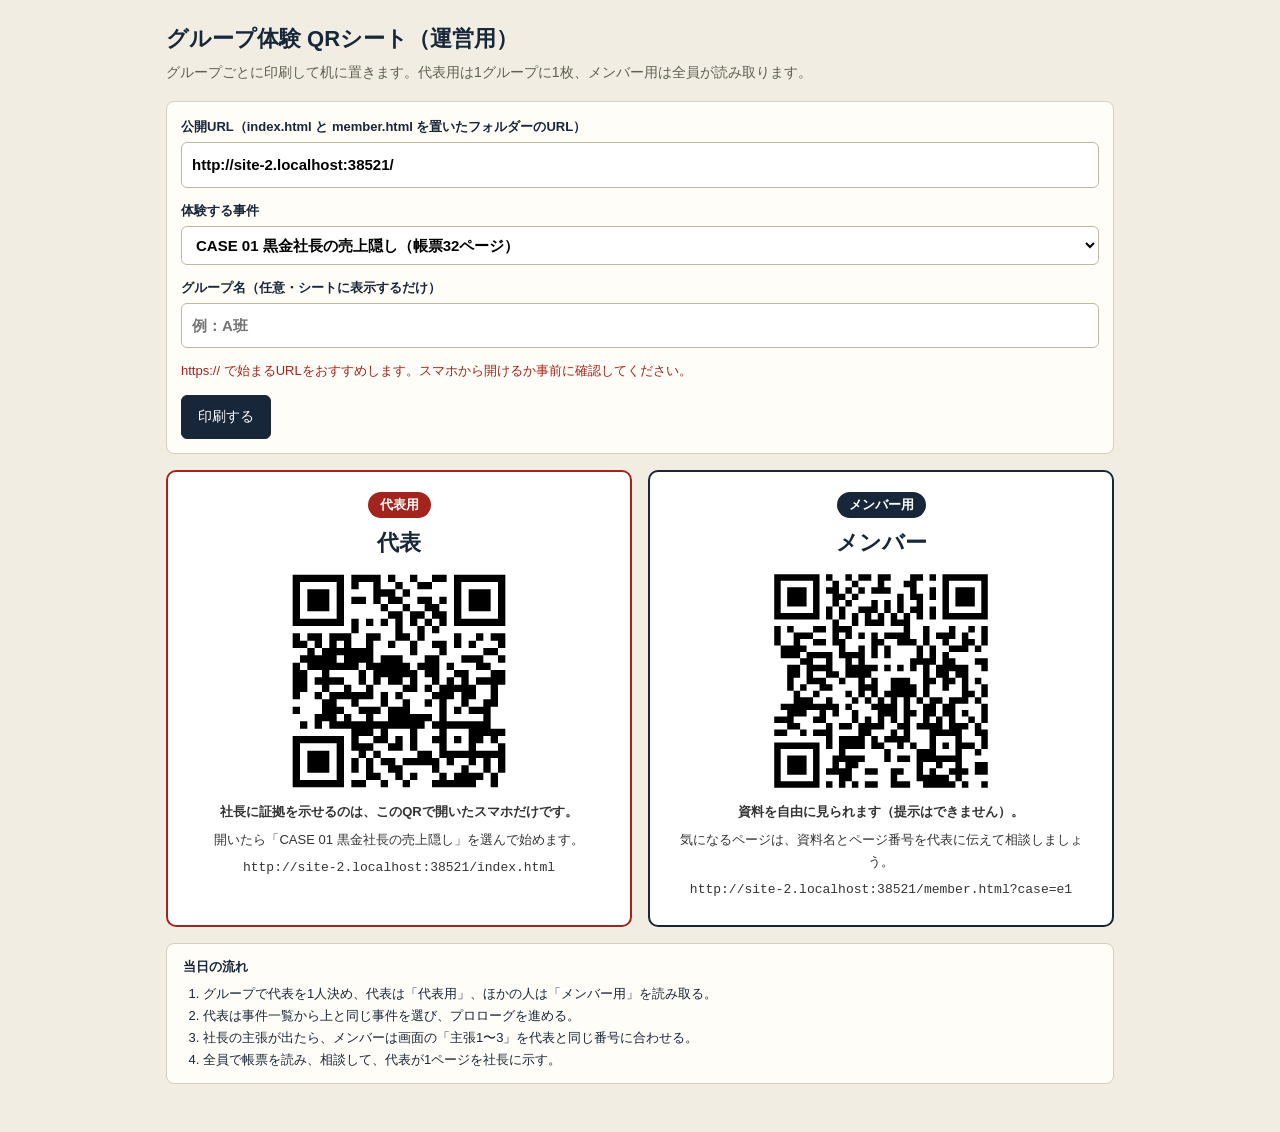
==== group.html @ e0185f7b "TRACE 説明会グループ体験版を公開 Co-Authored-By: Claude Opus 5.5 <noreply@anthropic.com> Claude-Session: https://" ====
<!doctype html><html lang="ja"><head><meta charset="utf-8"><meta name="viewport" content="width=device-width,initial-scale=1"><meta name="robots" content="noindex"><title>TRACE｜運営用 QRシート</title>
<style>
:root{--ink:#172638;--muted:#5d604f;--line:#d6cfbd;--paper:#fffdf7;--bg:#f1ede2;--red:#a3241c}
*{box-sizing:border-box}body{margin:0;background:var(--bg);color:var(--ink);font-family:"Hiragino Sans","Noto Sans JP","Yu Gothic",sans-serif;line-height:1.7}
main{max-width:980px;margin:0 auto;padding:20px 16px 48px}h1{font-size:22px;margin:0 0 4px}.lead{color:var(--muted);font-size:14px;margin:0 0 16px}
.setup{background:var(--paper);border:1px solid var(--line);border-radius:8px;padding:14px;display:grid;gap:12px;margin-bottom:16px}
label{display:grid;gap:4px;font-size:13px;font-weight:700}input,select{font:inherit;font-size:15px;padding:9px 10px;border:1px solid #bfb7a2;border-radius:6px;background:#fff;width:100%}
.warn{color:var(--red);font-size:13px;margin:0}.warn:empty{display:none}
.actions{display:flex;gap:8px;flex-wrap:wrap}button{font:inherit;font-size:14px;min-height:44px;padding:8px 16px;border-radius:6px;border:1px solid var(--ink);background:var(--ink);color:#fff;cursor:pointer}
.sheet{display:grid;grid-template-columns:1fr 1fr;gap:16px}.card{background:#fff;border:2px solid var(--ink);border-radius:10px;padding:18px;text-align:center;break-inside:avoid}
.card.leader{border-color:var(--red)}.card h2{margin:0;font-size:22px}.card .role{display:inline-block;font-size:13px;font-weight:700;color:#fff;background:var(--ink);border-radius:999px;padding:2px 12px;margin-bottom:6px}.card.leader .role{background:var(--red)}
.card p{font-size:13px;margin:6px 0;color:#333}.qr{width:220px;height:220px;margin:10px auto}.qr svg{width:100%;height:100%}.url{font-family:ui-monospace,Menlo,monospace;font-size:11px;word-break:break-all;color:var(--muted)}
.steps{background:var(--paper);border:1px solid var(--line);border-radius:8px;padding:12px 16px;margin-top:16px;font-size:13px}.steps ol{margin:4px 0 0;padding-left:20px}
@media(max-width:700px){.sheet{grid-template-columns:1fr}}
@media print{body{background:#fff}.setup,.no-print{display:none}main{padding:0}.card{border-width:2px}}
</style><script defer src="vendor/qrcode.js"></script></head><body><main>
<h1>グループ体験 QRシート（運営用）</h1><p class="lead">グループごとに印刷して机に置きます。代表用は1グループに1枚、メンバー用は全員が読み取ります。</p>
<section class="setup" aria-label="設定"><label>公開URL（index.html と member.html を置いたフォルダーのURL）<input id="base" placeholder="https://example.com/trace/" inputmode="url"></label>
<label>体験する事件<select id="case"><option value="e1">CASE 01 黒金社長の売上隠し（帳票32ページ）</option><option value="case02">CASE 02 銭守社長の外注費偽装（帳票14ページ）</option><option value="case03">CASE 03 豪田社長のニセ出張（帳票14ページ）</option></select></label>
<label>グループ名（任意・シートに表示するだけ）<input id="group" placeholder="例：A班"></label>
<p class="warn" id="warn"></p><div class="actions"><button id="print">印刷する</button></div></section>
<section class="sheet" aria-label="QRコード"><div class="card leader"><span class="role">代表用</span><h2 id="g1"></h2><div class="qr" id="qr-leader"></div><p><b>社長に証拠を示せるのは、このQRで開いたスマホだけです。</b></p><p id="leader-case"></p><p class="url" id="url-leader"></p></div>
<div class="card"><span class="role">メンバー用</span><h2 id="g2"></h2><div class="qr" id="qr-member"></div><p><b>資料を自由に見られます（提示はできません）。</b></p><p>気になるページは、資料名とページ番号を代表に伝えて相談しましょう。</p><p class="url" id="url-member"></p></div></section>
<section class="steps no-print"><b>当日の流れ</b><ol><li>グループで代表を1人決め、代表は「代表用」、ほかの人は「メンバー用」を読み取る。</li><li>代表は事件一覧から上と同じ事件を選び、プロローグを進める。</li><li>社長の主張が出たら、メンバーは画面の「主張1〜3」を代表と同じ番号に合わせる。</li><li>全員で帳票を読み、相談して、代表が1ページを社長に示す。</li></ol></section>
</main><script>
document.addEventListener('DOMContentLoaded',()=>{const $=s=>document.querySelector(s);const names={e1:'CASE 01 黒金社長の売上隠し',case02:'CASE 02 銭守社長の外注費偽装',case03:'CASE 03 豪田社長のニセ出張'};
const here=/^https?:$/.test(location.protocol)?location.href.replace(/[^/]*([?#].*)?$/,''):'';$('#base').value=here;
function qr(el,text){el.innerHTML='';if(typeof qrcode!=='function'){el.textContent='QRを作れませんでした';return}const q=qrcode(0,'M');q.addData(text);q.make();el.innerHTML=q.createSvgTag({cellSize:4,margin:2,scalable:true})}
function draw(){let base=$('#base').value.trim();if(base&&!base.endsWith('/'))base+='/';const c=$('#case').value,g=$('#group').value.trim();
$('#warn').textContent=window.TRACE_LINKS?'':!base?'公開URLを入力してください。参加者のスマホから開けるhttps://のURLが必要です。':(!/^https:\/\//.test(base)?'https:// で始まるURLをおすすめします。スマホから開けるか事前に確認してください。':'');
const L=window.TRACE_LINKS,leader=L?L.leader:base+'index.html',member=L?L.member+'#'+c:base+'member.html?case='+encodeURIComponent(c);$('#g1').textContent=g||'代表';$('#g2').textContent=g||'メンバー';$('#leader-case').textContent='開いたら「'+names[c]+'」を選んで始めます。';
$('#url-leader').textContent=leader;$('#url-member').textContent=member;qr($('#qr-leader'),leader);qr($('#qr-member'),member)}
['base','case','group'].forEach(id=>$('#'+id).addEventListener('input',draw));$('#print').onclick=()=>window.print();draw()});
</script></body></html>
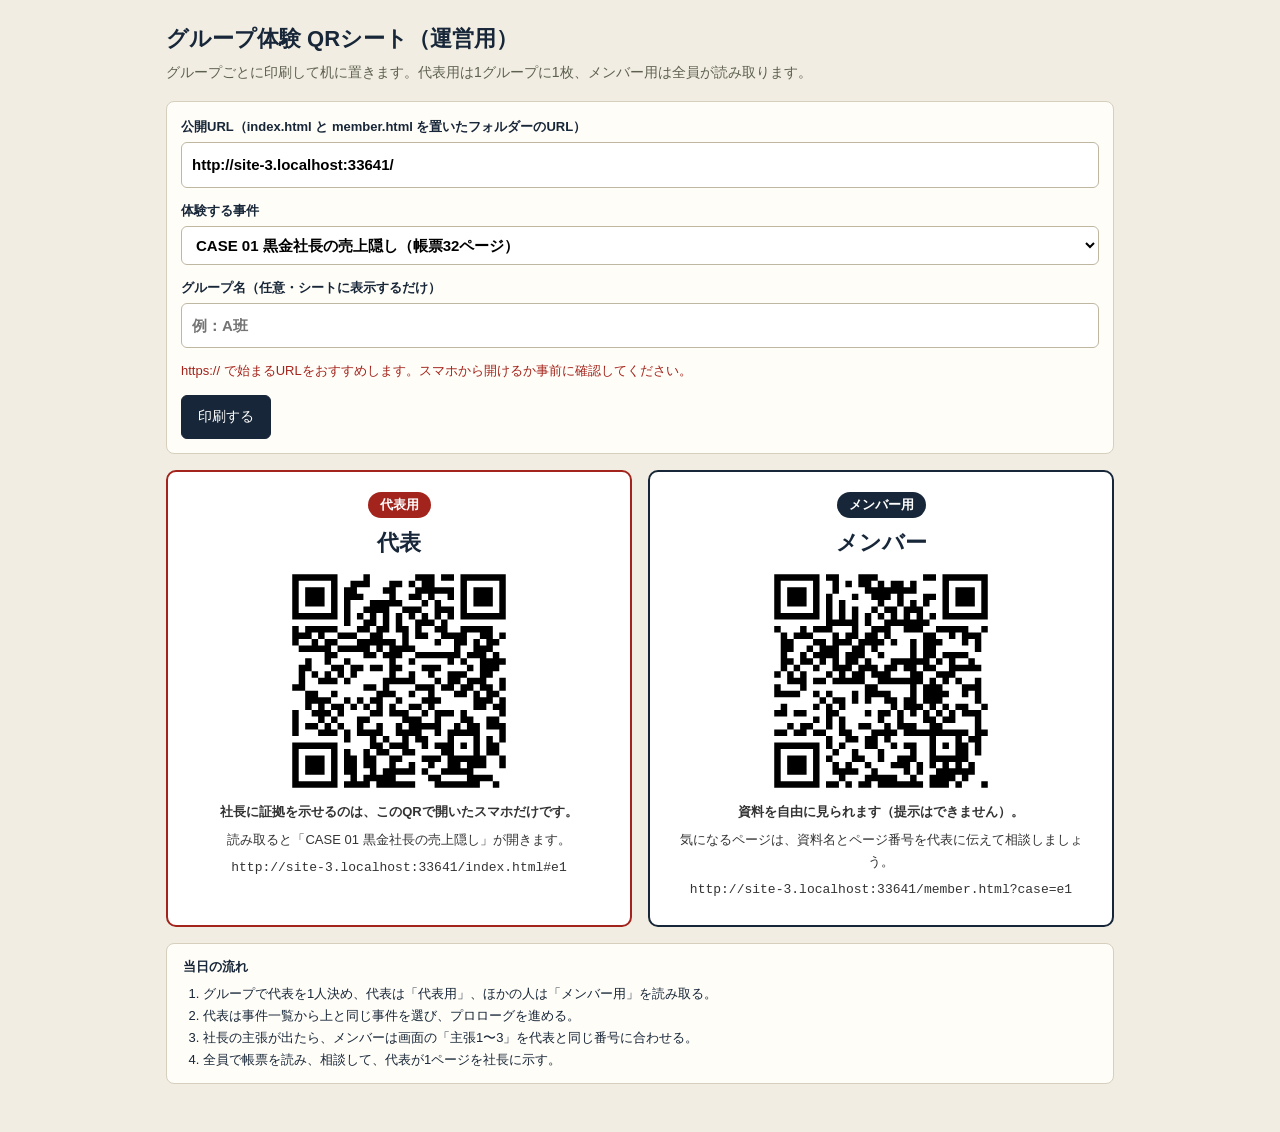
==== commit 9ebd7698: "説明会版を迷わず進められるよう改善 - 代表用QRで指定の事件が直接開く（leader-entry.js） - メンバー画面は3つの主張を一覧表示し、番号合わせを不要に - 机の束に担当カードと同じ担" ====
--- a/group.html
+++ b/group.html
@@ -28,7 +28,7 @@
 function qr(el,text){el.innerHTML='';if(typeof qrcode!=='function'){el.textContent='QRを作れませんでした';return}const q=qrcode(0,'M');q.addData(text);q.make();el.innerHTML=q.createSvgTag({cellSize:4,margin:2,scalable:true})}
 function draw(){let base=$('#base').value.trim();if(base&&!base.endsWith('/'))base+='/';const c=$('#case').value,g=$('#group').value.trim();
 $('#warn').textContent=window.TRACE_LINKS?'':!base?'公開URLを入力してください。参加者のスマホから開けるhttps://のURLが必要です。':(!/^https:\/\//.test(base)?'https:// で始まるURLをおすすめします。スマホから開けるか事前に確認してください。':'');
-const L=window.TRACE_LINKS,leader=L?L.leader:base+'index.html',member=L?L.member+'#'+c:base+'member.html?case='+encodeURIComponent(c);$('#g1').textContent=g||'代表';$('#g2').textContent=g||'メンバー';$('#leader-case').textContent='開いたら「'+names[c]+'」を選んで始めます。';
+const L=window.TRACE_LINKS,leader=(L?L.leader:base+'index.html')+'#'+c,member=L?L.member+'#'+c:base+'member.html?case='+encodeURIComponent(c);$('#g1').textContent=g||'代表';$('#g2').textContent=g||'メンバー';$('#leader-case').textContent='読み取ると「'+names[c]+'」が開きます。';
 $('#url-leader').textContent=leader;$('#url-member').textContent=member;qr($('#qr-leader'),leader);qr($('#qr-member'),member)}
 ['base','case','group'].forEach(id=>$('#'+id).addEventListener('input',draw));$('#print').onclick=()=>window.print();draw()});
 </script></body></html>
